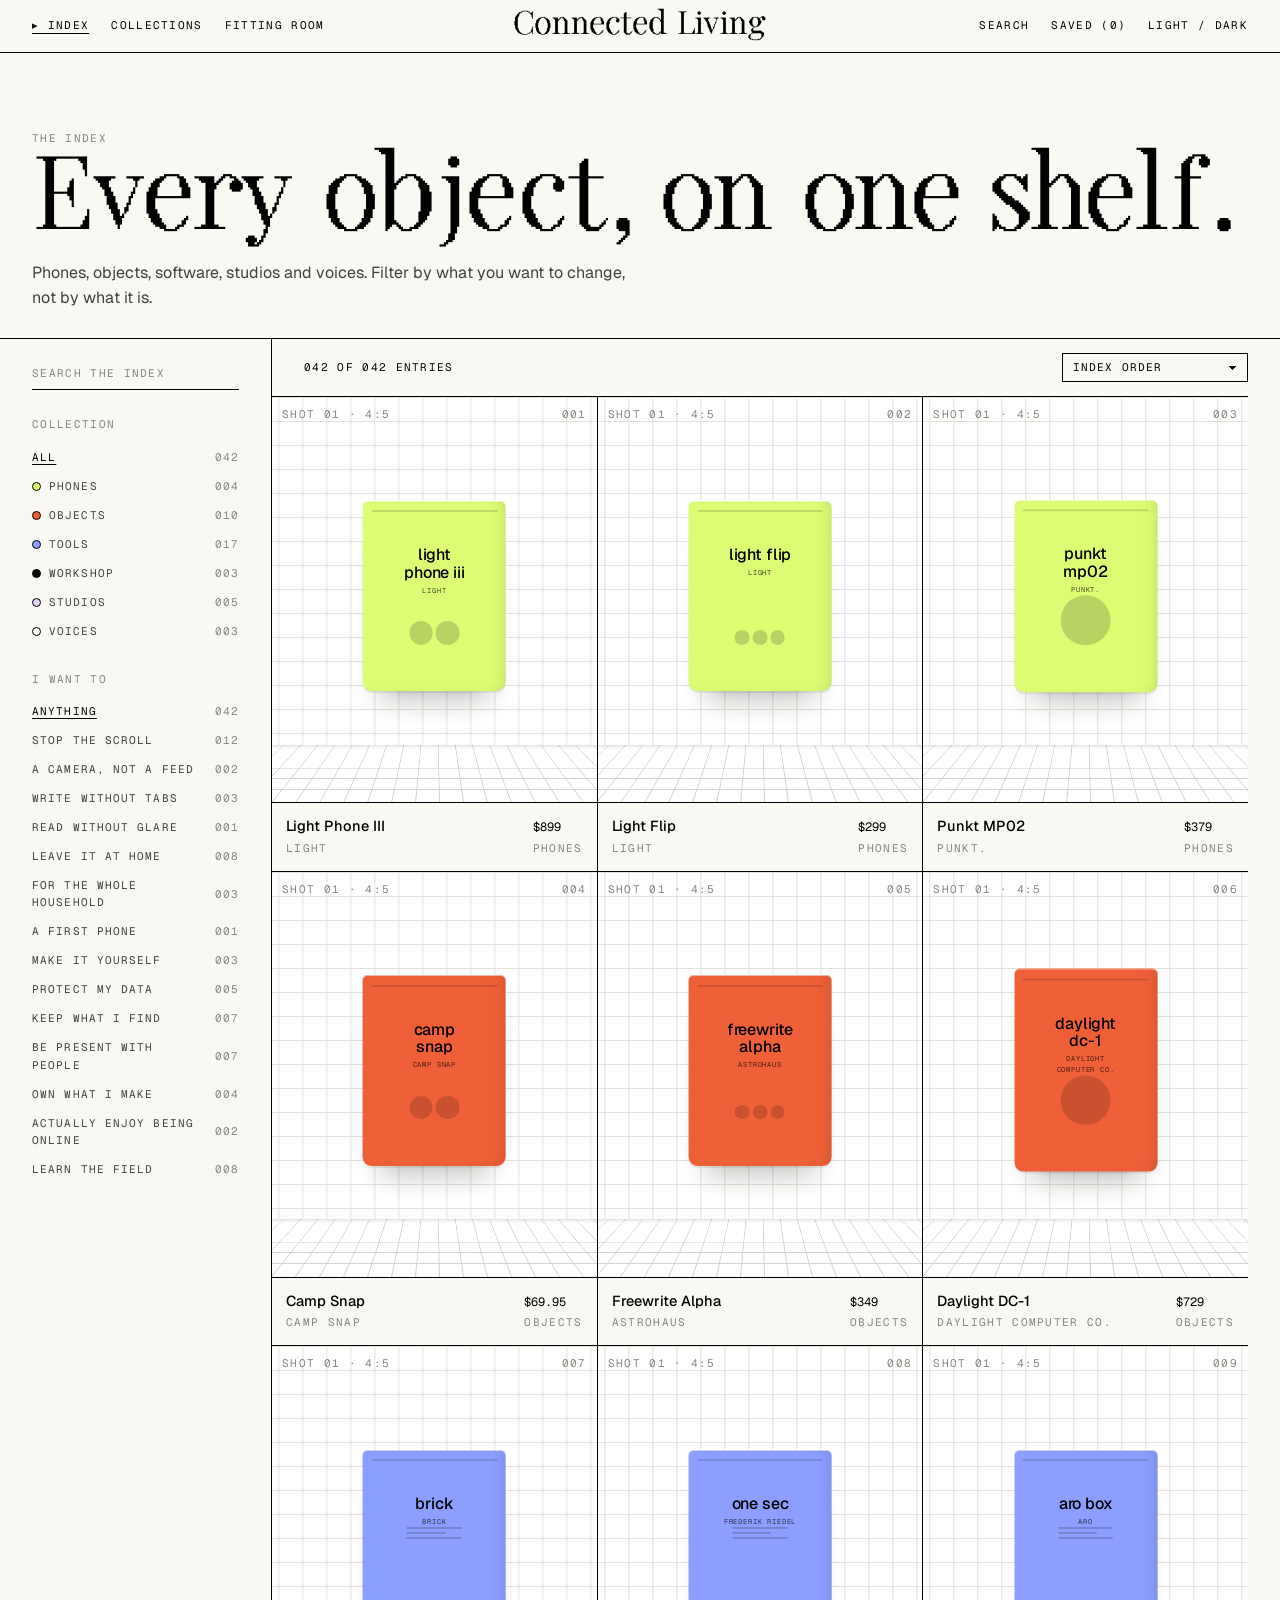
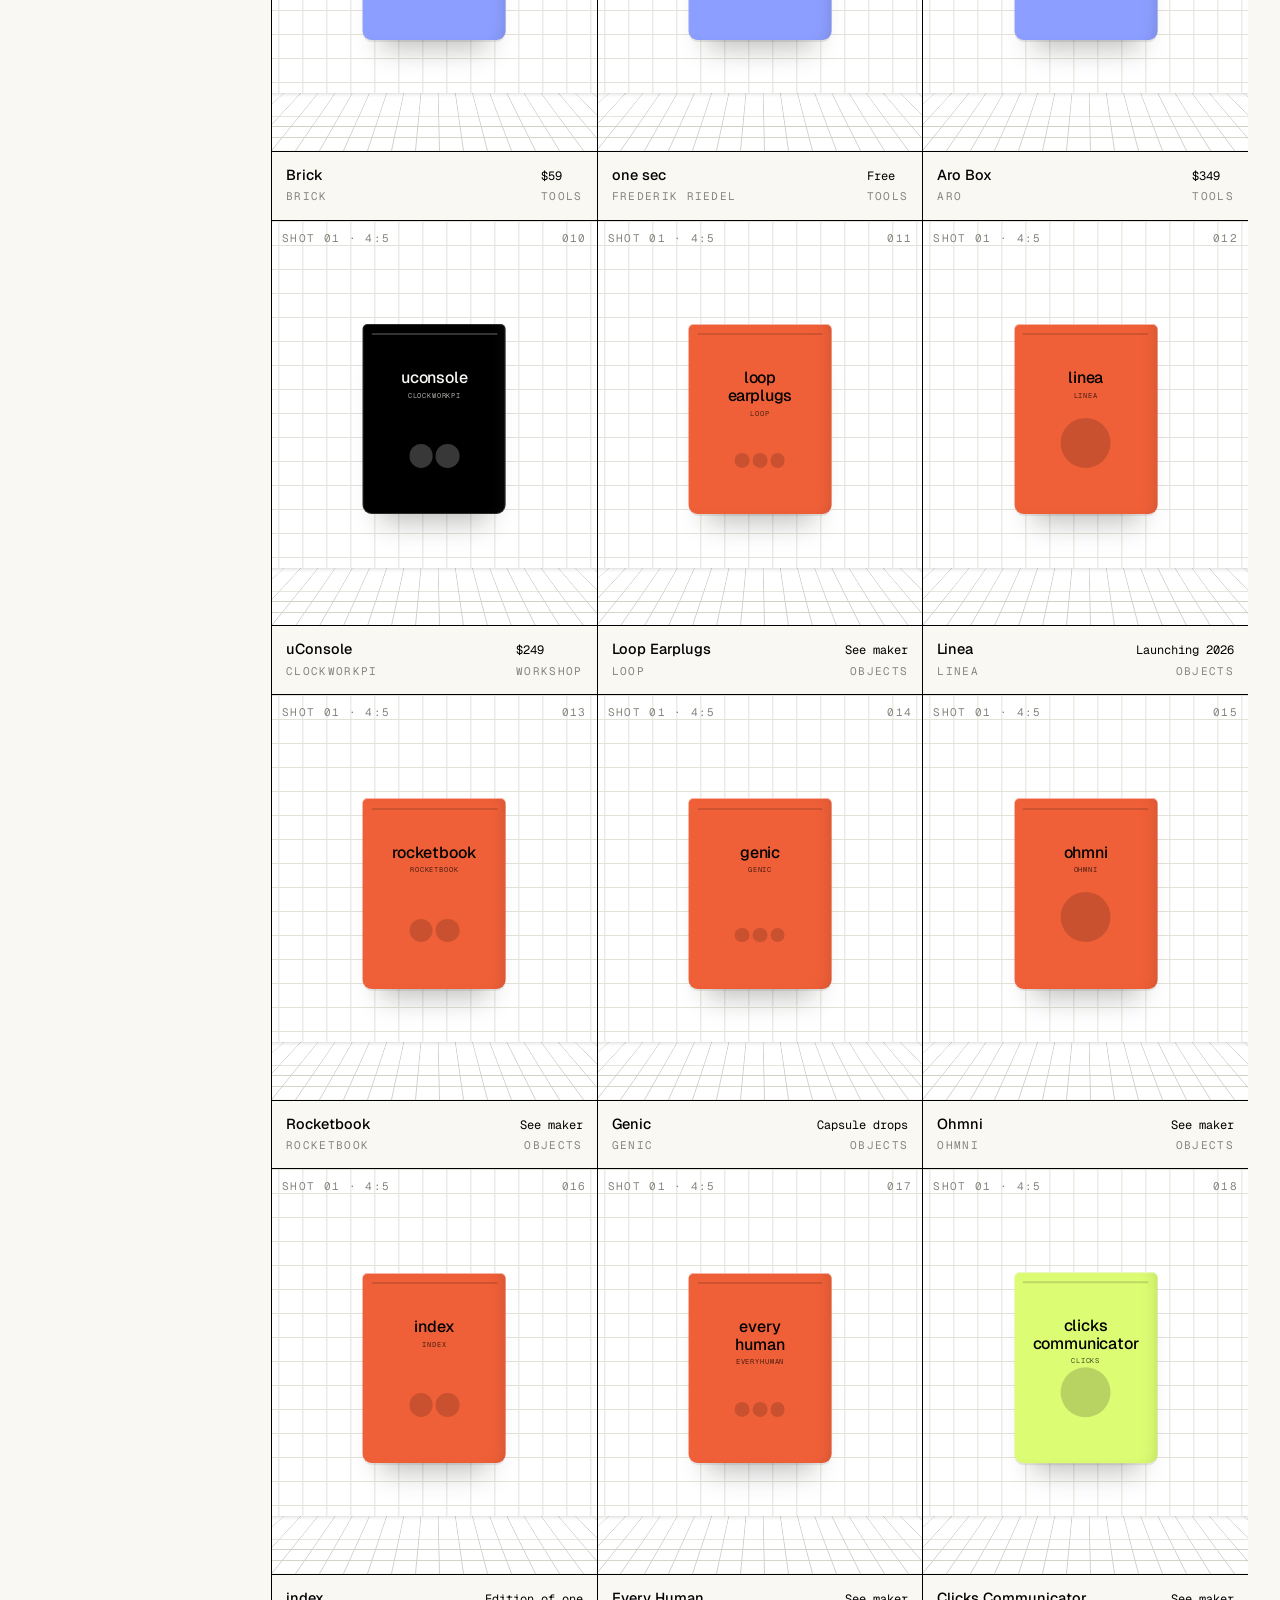
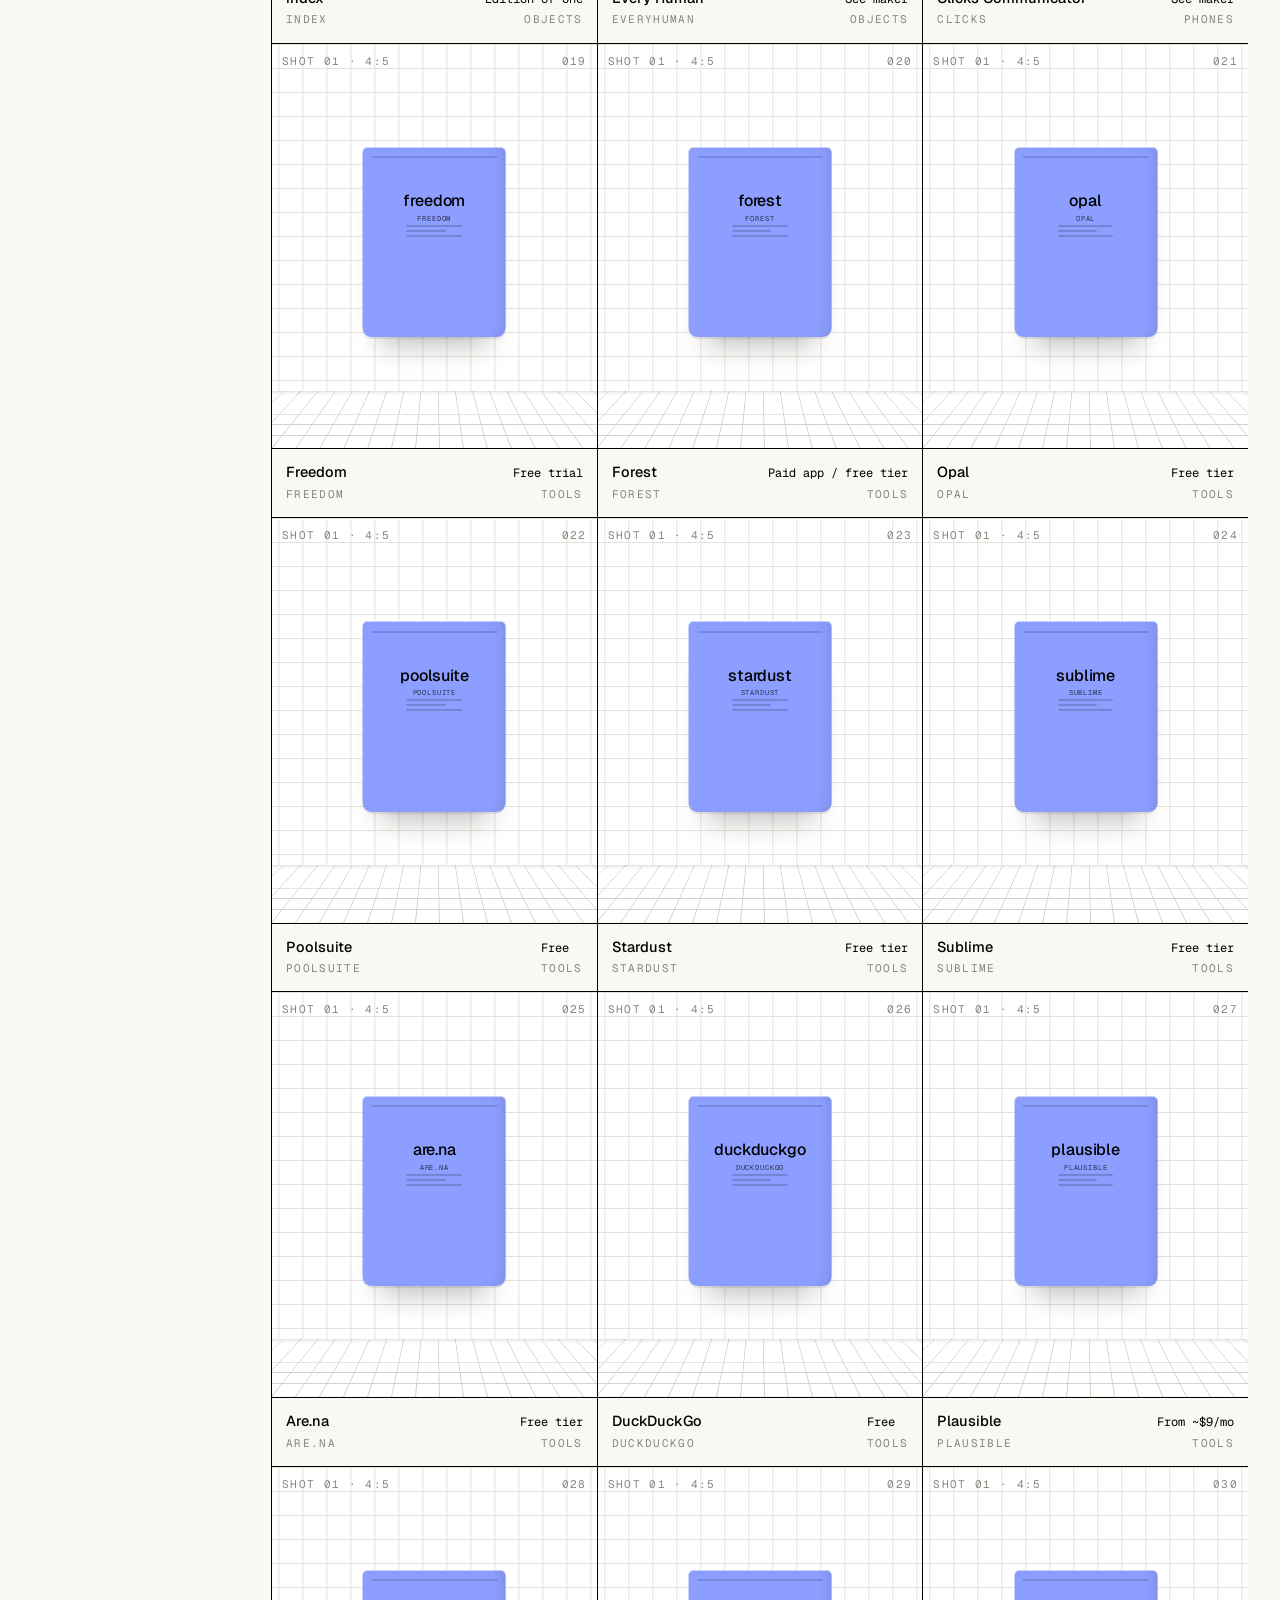
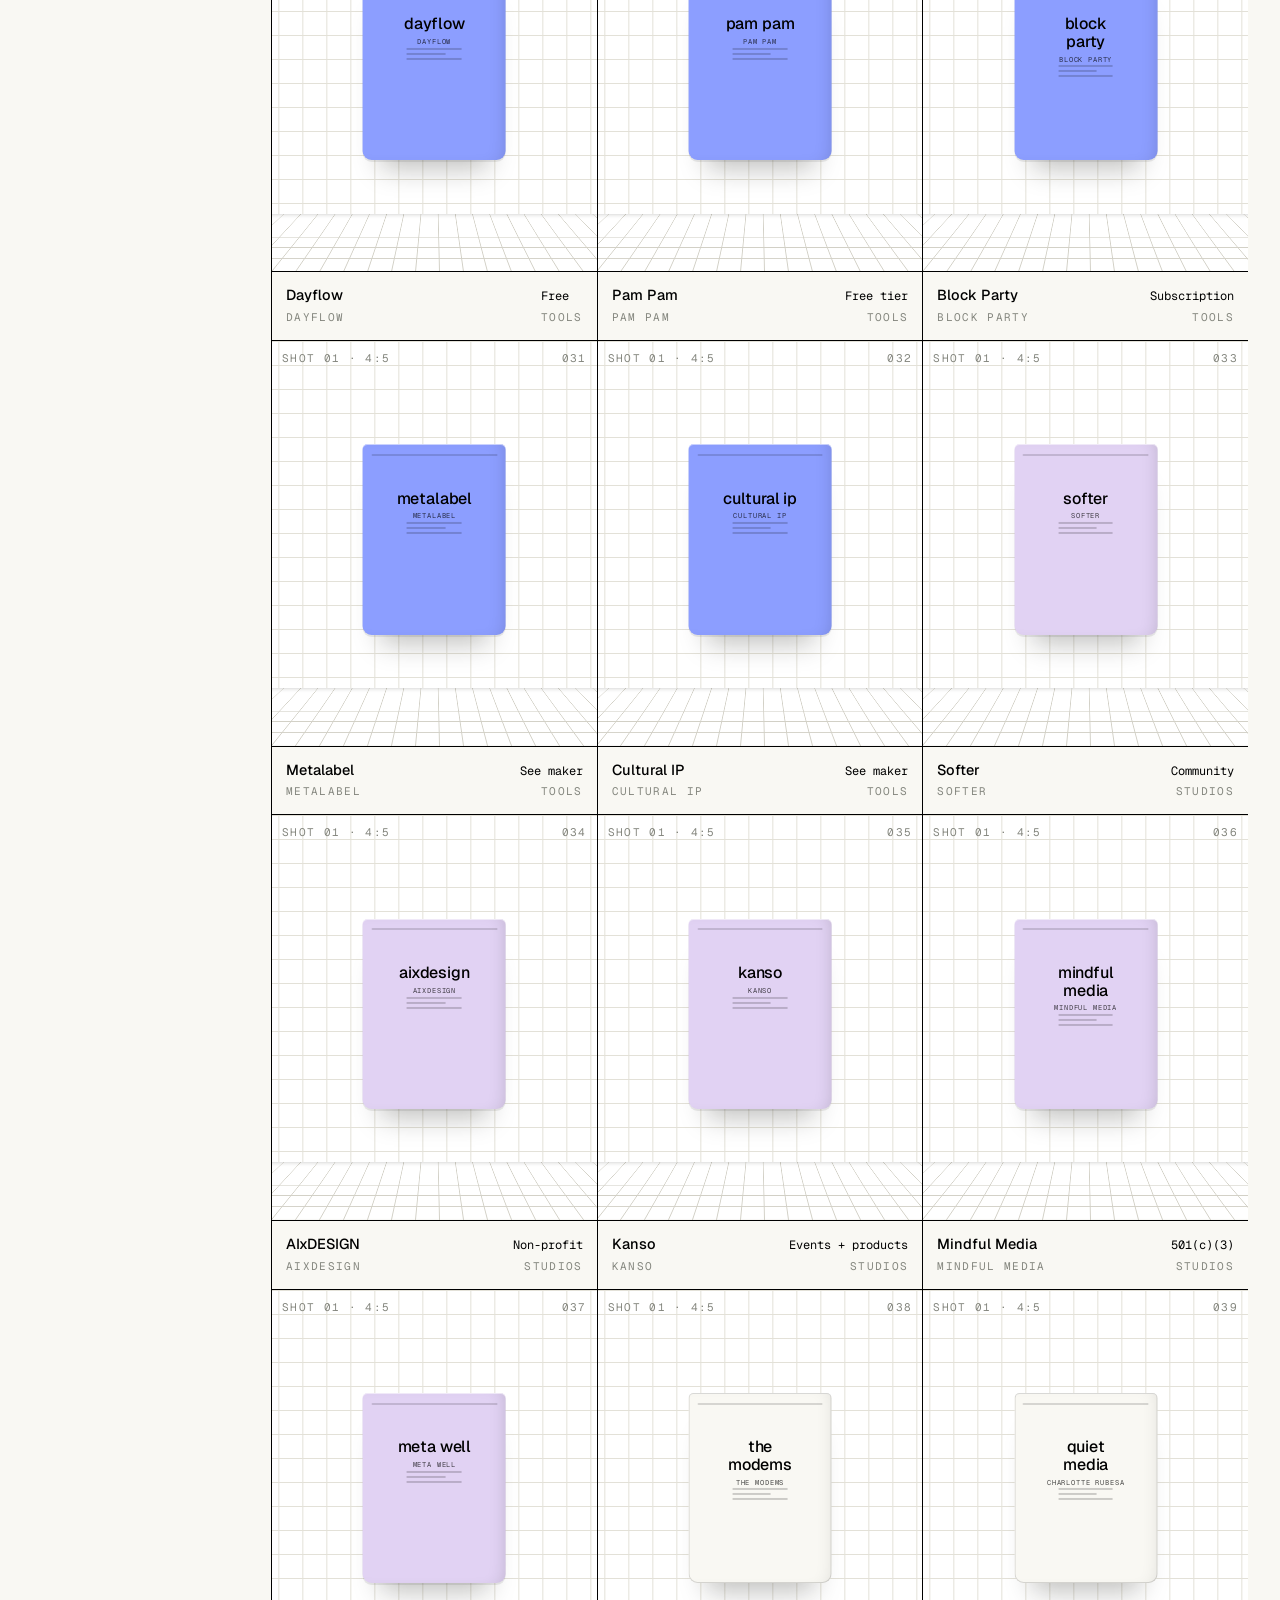
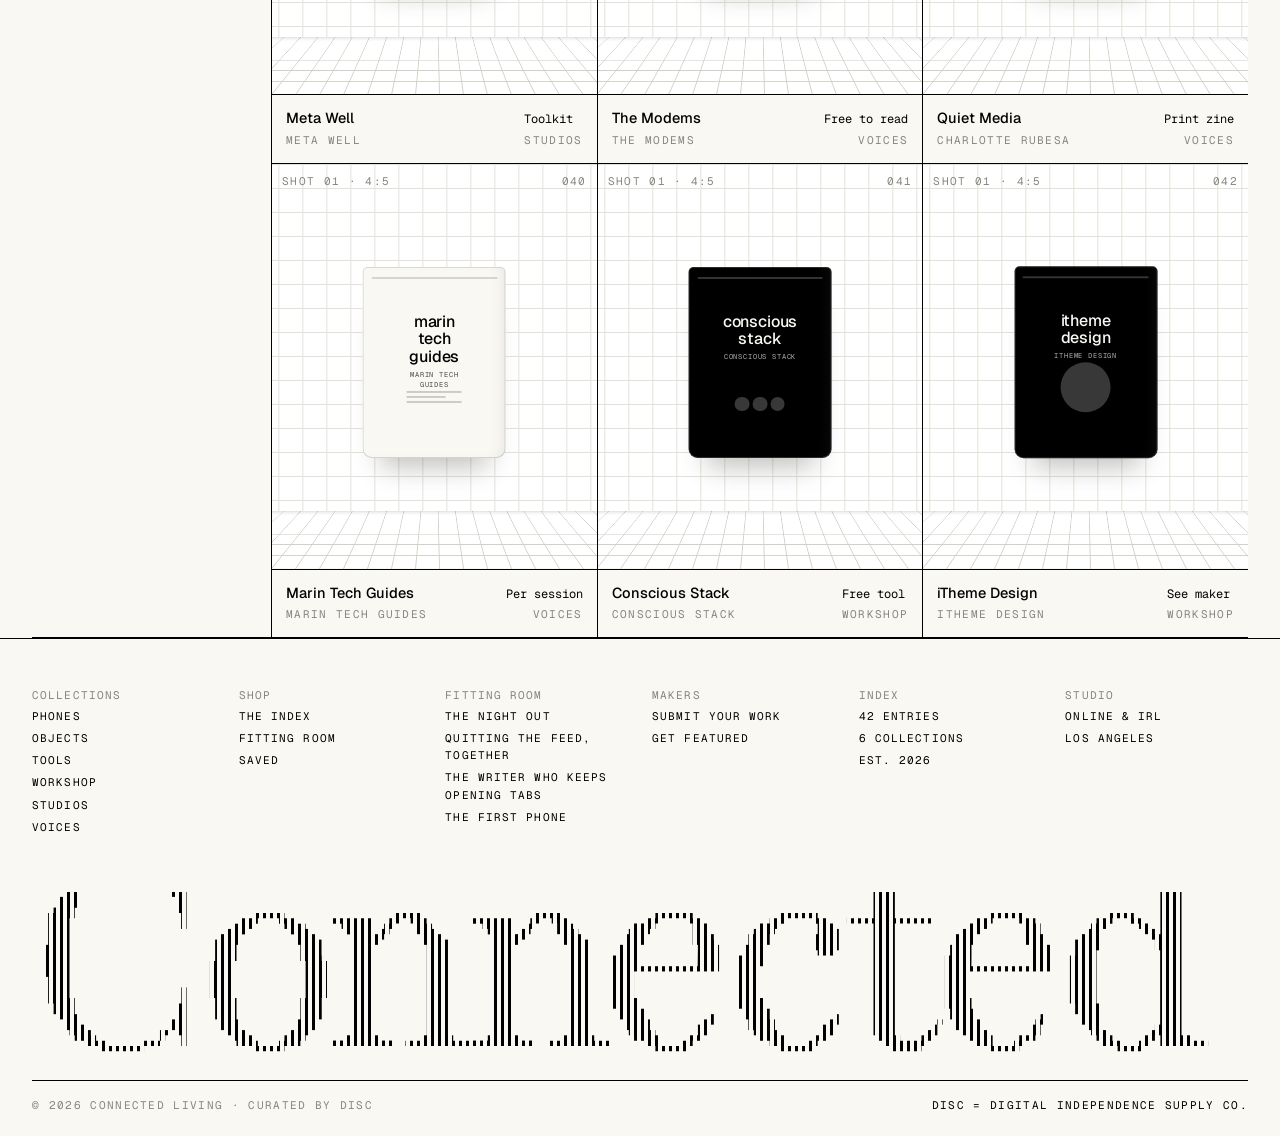
==== directory.html @ b4901123 "Ship Connected Living prototype v1 Four screens (home, index, product, fitting room) on the DISC des" ====
<!DOCTYPE html>
<html lang="en">
<head>
<meta charset="UTF-8">
<meta name="viewport" content="width=device-width, initial-scale=1.0">
<meta name="robots" content="noindex">
<title>The Index — Connected Living</title>
<meta name="description" content="Every phone, object, tool, studio and voice in the Connected Living, filtered by what you want to change.">
<link rel="preconnect" href="https://fonts.googleapis.com">
<link rel="preconnect" href="https://fonts.gstatic.com" crossorigin>
<link rel="stylesheet" href="https://fonts.googleapis.com/css2?family=Geist:wght@300;400;500;600&family=Geist+Mono:wght@400;500&family=Silkscreen&display=swap">
<link rel="stylesheet" href="css/antilag.css">
<link rel="stylesheet" href="css/system.css">
</head>
<body data-page="index" data-nav="index">
<div id="top"></div>
<main id="main"></main>
<div id="foot"></div>
<script src="js/site.js"></script>
</body>
</html>
---- css/antilag.css ----
@font-face{font-family:'Antilag';src:url([data-uri]) format('truetype');font-display:block}
---- css/system.css ----
/* ---------- tokens: light (default) ---------- */
:root {
  --ground: #F9F8F3;
  --paper: #FFFFFF;
  --ink: #000000;
  --ink-2: #3E433C;
  --ink-3: #85877F;
  --line: #E3E1D8;
  --line-2: #D2D0C6;
  --edge: #000000;
  --accent: #054FF0;
  --on-accent: #F9F8F3;
  --shadow: rgba(20, 20, 16, 0.28);
  --spray-a: #DCFC73;
  --spray-b: #E1D2F3;

  /* collection neons — identical in both themes; text on them is always black */
  --hivis: #DCFC73;
  --tomato: #F06038;
  --vista: #8C9EFF;
  --grape: #E1D2F3;

  --display: 'Antilag', 'Didot', 'Bodoni 72', Georgia, serif;
  --sans: 'Geist', 'Helvetica Neue', Arial, sans-serif;
  --mono: 'Geist Mono', ui-monospace, 'SF Mono', Menlo, monospace;
  --pixel: 'Silkscreen', 'Geist Mono', monospace;

  --gutter: clamp(16px, 3vw, 32px);
  --ease: cubic-bezier(.2, .7, .2, 1);
}
@media (prefers-color-scheme: dark) {
  :root:not([data-theme="light"]) {
    --ground: #000000;
    --paper: #0C0C0B;
    --ink: #F9F8F3;
    --ink-2: #C7C9C0;
    --ink-3: #7D7F77;
    --line: #1C1D1A;
    --line-2: #2A2B27;
    --edge: #F9F8F3;
    --accent: #8C9EFF;
    --on-accent: #000000;
    --shadow: rgba(0, 0, 0, 0.7);
  }
}
:root[data-theme="dark"] {
  --ground: #000000;
  --paper: #0C0C0B;
  --ink: #F9F8F3;
  --ink-2: #C7C9C0;
  --ink-3: #7D7F77;
  --line: #1C1D1A;
  --line-2: #2A2B27;
  --edge: #F9F8F3;
  --accent: #8C9EFF;
  --on-accent: #000000;
  --shadow: rgba(0, 0, 0, 0.7);
}

*, *::before, *::after { box-sizing: border-box; margin: 0; padding: 0; }
body {
  background: var(--ground); color: var(--ink);
  font-family: var(--sans); font-size: 15px; line-height: 1.55; font-weight: 400;
  -webkit-font-smoothing: antialiased;
}
a { color: inherit; }
button { font: inherit; color: inherit; background: none; border: 0; cursor: pointer; }
:focus-visible { outline: 2px solid var(--accent); outline-offset: 2px; }

/* ---------- type primitives ---------- */
.d-xl, .d-l, .d-m { font-family: var(--display); font-weight: normal; line-height: .9; letter-spacing: -0.01em; text-wrap: balance; }
.d-xl { font-size: clamp(64px, 13vw, 184px); }
.d-l  { font-size: clamp(48px, 7vw, 96px); }
.d-m  { font-size: clamp(40px, 4.4vw, 56px); }
.ui   { font-family: var(--mono); font-size: 11px; letter-spacing: .12em; text-transform: uppercase; font-weight: 400; }
.ui-2 { font-family: var(--mono); font-size: 12px; letter-spacing: .02em; }
.muted { color: var(--ink-2); }
.dim { color: var(--ink-3); }
.num { font-variant-numeric: tabular-nums; }

/* ---------- frame ---------- */
.wrap { padding-inline: var(--gutter); max-width: 1440px; margin: 0 auto; }
.topbar {
  position: sticky; top: 0; z-index: 20;
  display: grid; grid-template-columns: 1fr auto 1fr; align-items: center; gap: 16px;
  padding: 12px var(--gutter); background: var(--ground); border-bottom: 1px solid var(--edge);
}
.topbar .l, .topbar .r { display: flex; gap: 22px; }
.topbar .r { justify-content: flex-end; }
.topbar .mark { font-family: var(--display); font-size: 28px; line-height: 1; }
.topbar button.ui:hover { color: var(--accent); }

/* ---------- hero with spray neon ---------- */
.hero { position: relative; overflow: hidden; border-bottom: 1px solid var(--edge); padding-block: clamp(48px, 8vw, 96px) 28px; }
.hero-word { position: relative; }
.hero-word .crisp { position: relative; z-index: 2; }
.hero-word .spray { position: absolute; inset: 0; z-index: 1; filter: blur(26px); opacity: .95; pointer-events: none; }
.hero-word .spray.a { color: var(--spray-a); transform: translate(2%, 6%); }
.hero-word .spray.b { color: var(--spray-b); transform: translate(-3%, -4%); filter: blur(40px); }
@keyframes drift { 50% { transform: translate(4%, 2%); } }
.hero-word .spray.a { animation: drift 11s var(--ease) infinite; }
.hero-meta { display: grid; grid-template-columns: repeat(4, minmax(0, 1fr)); gap: 0; margin-top: 44px; border-top: 1px solid var(--edge); }
.hero-meta div { padding: 12px 12px 0 0; display: flex; flex-direction: column; gap: 4px; }
.hero-lede { max-width: 58ch; font-size: 17px; margin-top: 28px; color: var(--ink-2); }

/* ---------- marquee ---------- */
.marquee { overflow: hidden; border-block: 1px solid var(--edge); background: var(--ink); color: var(--ground); white-space: nowrap; }
.marquee-track { display: inline-flex; animation: slide 36s linear infinite; }
.marquee span { padding: 7px 0; font-family: var(--mono); font-size: 11px; letter-spacing: .14em; text-transform: uppercase; }
.marquee span::after { content: '\2022'; margin: 0 22px; opacity: .6; }
@keyframes slide { to { transform: translateX(-50%); } }

/* ---------- sections ---------- */
.sec { padding-block: clamp(56px, 7vw, 96px); border-bottom: 1px solid var(--edge); }
.sec-head { display: grid; grid-template-columns: 220px minmax(0, 1fr); gap: 24px; margin-bottom: 44px; align-items: start; }
.sec-head > .ui { padding-top: 14px; }
.sec-head .why { max-width: 56ch; color: var(--ink-2); margin-top: 16px; }

/* ---------- color ---------- */
.swatches { display: grid; grid-template-columns: repeat(auto-fill, minmax(180px, 1fr)); gap: 1px; background: var(--edge); border: 1px solid var(--edge); }
.sw { background: var(--ground); display: flex; flex-direction: column; }
.sw .chip { aspect-ratio: 5 / 4; border-bottom: 1px solid var(--edge); }
.sw .meta { padding: 12px 14px 14px; display: grid; gap: 3px; }
.sw .name { font-family: var(--sans); font-weight: 500; font-size: 15px; }
.sw-group { margin-bottom: 28px; }
.sw-group > .ui { display: block; margin-bottom: 10px; }

/* ---------- type specimens ---------- */
.specimen { display: grid; grid-template-columns: 220px minmax(0, 1fr); gap: 24px; padding-block: 28px; border-top: 1px solid var(--line-2); align-items: baseline; }
.specimen:first-child { border-top: 0; padding-top: 0; }
.specimen .label { display: grid; gap: 4px; }
.scale { width: 100%; border-collapse: collapse; margin-top: 12px; }
.scale th, .scale td { text-align: left; padding: 12px 12px 12px 0; border-top: 1px solid var(--line-2); vertical-align: baseline; }
.scale th { font-family: var(--mono); font-size: 11px; letter-spacing: .12em; text-transform: uppercase; font-weight: 400; color: var(--ink-3); }
.rule-note { margin-top: 24px; border: 1px solid var(--edge); padding: 16px 18px; display: grid; grid-template-columns: auto 1fr; gap: 14px; max-width: 760px; }
.rule-note b { font-family: var(--mono); font-size: 11px; letter-spacing: .12em; text-transform: uppercase; font-weight: 500; background: var(--ink); color: var(--ground); padding: 3px 7px; height: max-content; }

/* ---------- materials: tile wall + floor ---------- */
.plate {
  display: block; position: relative; overflow: hidden; aspect-ratio: 4 / 5;
  background-color: var(--paper);
  background-image:
    linear-gradient(var(--line) 1px, transparent 1px),
    linear-gradient(90deg, var(--line) 1px, transparent 1px);
  background-size: 24px 24px;
  background-position: center top;
}
.plate .floor {
  position: absolute; left: -30%; right: -30%; bottom: 0; height: 36%;
  background-color: var(--paper);
  background-image:
    linear-gradient(var(--line-2) 1px, transparent 1px),
    linear-gradient(90deg, var(--line-2) 1px, transparent 1px);
  background-size: 24px 24px;
  transform-origin: 50% 100%; transform: perspective(300px) rotateX(56deg);
  box-shadow: inset 0 14px 18px -14px var(--shadow);
}
.plate .shot { position: absolute; left: 10px; top: 9px; z-index: 3; color: var(--ink-3); }
.plate .idx { position: absolute; right: 10px; top: 9px; z-index: 3; color: var(--ink-3); }

/* the pouch — every placeholder product is packaged like a statement object */
.pouch {
  position: absolute; left: 50%; top: 50%; z-index: 2;
  width: 44%; aspect-ratio: 3 / 4;
  transform: translate(-50%, -52%);
  background: var(--c, var(--hivis)); color: #000;
  border-radius: 5px 5px 9px 9px;
  box-shadow: 0 26px 26px -18px var(--shadow), 0 2px 0 rgba(0,0,0,.08), inset 0 1px 0 rgba(255,255,255,.55), inset -10px 0 18px -12px rgba(0,0,0,.18);
  display: flex; flex-direction: column; align-items: center; padding: 14% 10% 10%;
  transition: transform .5s var(--ease), box-shadow .5s var(--ease);
}
.pouch::before { content: ''; position: absolute; left: 6%; right: 6%; top: 5%; height: 2px; background: rgba(0,0,0,.14); border-radius: 2px; }
.pouch .p-name { font-family: var(--sans); font-weight: 500; font-size: clamp(12px, 1.3vw, 16px); letter-spacing: -0.01em; text-align: center; line-height: 1.1; }
.pouch .p-sub { font-family: var(--mono); font-size: 7px; letter-spacing: .12em; text-transform: uppercase; opacity: .7; margin-top: 4px; text-align: center; }
.pouch .p-dots { display: flex; gap: 6%; width: 64%; margin-top: auto; margin-bottom: 18%; }
.pouch .p-dots i { flex: 1; aspect-ratio: 1; border-radius: 50%; background: rgba(0,0,0,.16); mix-blend-mode: multiply; }
.pouch .p-lines { width: 70%; display: grid; gap: 3px; }
.pouch .p-lines i { height: 2px; background: rgba(0,0,0,.18); }
.pouch .p-lines i:nth-child(2) { width: 70%; }
.pouch.ink { color: #F9F8F3; box-shadow: 0 26px 26px -18px var(--shadow), inset 0 0 0 1px rgba(255,255,255,.16), inset -10px 0 18px -12px rgba(255,255,255,.08); }
.pouch.ink::before, .pouch.ink .p-lines i { background: rgba(255,255,255,.2); }
.pouch.ink .p-dots i { background: rgba(255,255,255,.22); mix-blend-mode: normal; }
.pouch.paper { box-shadow: 0 26px 26px -18px var(--shadow), inset 0 0 0 1px rgba(0,0,0,.14), inset 0 1px 0 rgba(255,255,255,.6), inset -10px 0 18px -12px rgba(0,0,0,.12); }
.lift:hover .pouch, .lift:focus-visible .pouch { transform: translate(-50%, -58%) rotate(-2.5deg); box-shadow: 0 40px 34px -22px var(--shadow), 0 2px 0 rgba(0,0,0,.08), inset 0 1px 0 rgba(255,255,255,.55), inset -10px 0 18px -12px rgba(0,0,0,.18); }

.materials { display: grid; grid-template-columns: repeat(3, minmax(0, 1fr)); gap: 1px; background: var(--edge); border: 1px solid var(--edge); }
.mat { background: var(--ground); display: flex; flex-direction: column; }
.mat .demo { aspect-ratio: 4 / 3; position: relative; overflow: hidden; border-bottom: 1px solid var(--edge); }
.mat .demo.plate { aspect-ratio: 4 / 3; }
.mat .txt { padding: 16px 16px 18px; display: grid; gap: 6px; }
.mat h3 { font-family: var(--sans); font-weight: 500; font-size: 17px; }
.mat p { color: var(--ink-2); font-size: 14px; max-width: 42ch; }
.spray-demo { background: var(--ground); display: grid; place-items: center; }
.spray-demo .d-l { position: relative; }
.spray-demo .d-l .spray { position: absolute; inset: 0; filter: blur(18px); color: var(--hivis); }
.spray-demo .d-l .spray.b { color: var(--vista); filter: blur(30px); transform: translate(-8%, 10%); }
.spray-demo .d-l .crisp { position: relative; }

/* ---------- components ---------- */
.comp { display: grid; grid-template-columns: 220px minmax(0, 1fr); gap: 24px; padding-block: 32px; border-top: 1px solid var(--line-2); }
.comp:first-of-type { border-top: 0; padding-top: 0; }
.comp .label { display: grid; gap: 6px; align-content: start; }
.comp .label p { color: var(--ink-2); font-size: 13.5px; max-width: 30ch; }
.row { display: flex; flex-wrap: wrap; gap: 12px; align-items: center; }

.btn { font-family: var(--mono); font-size: 11px; letter-spacing: .12em; text-transform: uppercase; padding: 12px 22px; border: 1px solid var(--edge); display: inline-flex; gap: 14px; align-items: center; transition: background .2s var(--ease), color .2s var(--ease); }
.btn:hover { background: var(--ink); color: var(--ground); }
.btn.solid { background: var(--ink); color: var(--ground); }
.btn.solid:hover { background: var(--accent); border-color: var(--accent); color: var(--on-accent); }
.save { width: 40px; height: 40px; border: 1px solid var(--edge); display: grid; place-items: center; }
.save svg { width: 16px; height: 16px; fill: none; stroke: var(--ink); stroke-width: 1.4; }
.save[aria-pressed="true"] svg { fill: var(--accent); stroke: var(--accent); }
.disclose { font-family: var(--mono); font-size: 11px; letter-spacing: .12em; text-transform: uppercase; display: inline-flex; gap: 10px; align-items: center; }
.disclose::before { content: '\25B8'; transition: transform .2s var(--ease); }
.disclose[aria-expanded="true"]::before { transform: rotate(90deg); }

.chip { font-family: var(--mono); font-size: 10.5px; letter-spacing: .1em; text-transform: uppercase; padding: 5px 10px 5px 8px; border: 1px solid var(--edge); display: inline-flex; gap: 7px; align-items: center; }
.chip i { width: 9px; height: 9px; border-radius: 50%; background: var(--c); border: 1px solid rgba(0,0,0,.25); }
.chip.fill { background: var(--c); color: #000; border-color: #000; }
.chip.fill i { display: none; }

/* product card */
.cards { display: grid; grid-template-columns: repeat(3, minmax(0, 1fr)); gap: 1px; background: var(--edge); border: 1px solid var(--edge); }
.card { background: var(--ground); display: flex; flex-direction: column; text-decoration: none; }
.card .plate { border-bottom: 1px solid var(--edge); }
.card .cap { display: grid; grid-template-columns: 1fr auto; gap: 2px 12px; padding: 12px 14px 14px; align-items: baseline; }
.card .cap .n { font-weight: 500; font-size: 15px; }
.card .cap .price { font-family: var(--mono); font-size: 12px; font-variant-numeric: tabular-nums; }
.card .cap .mk { color: var(--ink-3); }
.card .cap .ver { color: var(--ink-3); text-align: right; }

/* PDP — Arny Praht grammar */
.pdp { display: grid; grid-template-columns: 260px minmax(0, 1fr) 180px; gap: 0; border: 1px solid var(--edge); }
.pdp-meta { padding: 16px 16px 18px; display: flex; flex-direction: column; gap: 22px; border-right: 1px solid var(--edge); }
.pdp-meta .crumb { display: flex; gap: 10px; }
.pdp-meta h4 { font-family: var(--display); font-weight: normal; font-size: 44px; line-height: .9; }
.kv { display: grid; }
.kv div { display: flex; justify-content: space-between; gap: 14px; padding: 7px 0; border-top: 1px solid var(--line-2); }
.kv dt, .kv dd { font-family: var(--mono); font-size: 11px; letter-spacing: .1em; text-transform: uppercase; }
.kv dt { color: var(--ink-3); }
.kv dd { text-align: right; }
.pdp-buy { margin-top: auto; display: grid; grid-template-columns: auto 1fr auto; gap: 10px; align-items: center; }
.pdp-buy .amt { font-family: var(--mono); font-size: 18px; font-variant-numeric: tabular-nums; }
.pdp-main .plate { aspect-ratio: auto; height: 100%; min-height: 460px; }
.pdp-main .pouch { width: 30%; }
.pdp-main .pouch .p-name { font-family: var(--display); font-weight: normal; font-size: clamp(40px, 3.6vw, 48px); line-height: .9; }
.pdp-side { border-left: 1px solid var(--edge); display: flex; flex-direction: column; }
.pdp-side .plate { aspect-ratio: 3 / 4; border-bottom: 1px solid var(--edge); }
.pdp-side .pouch { width: 40%; }
.pdp-side .alt { padding: 12px; display: grid; gap: 10px; }
.swatch-row { display: flex; gap: 6px; }
.swatch-row button { width: 22px; height: 22px; background: var(--c); border: 1px solid rgba(0,0,0,.3); }
.swatch-row button[aria-pressed="true"] { outline: 1px solid var(--edge); outline-offset: 2px; }
.fine { max-width: 38ch; color: var(--ink-2); font-size: 13.5px; }

/* shot-spec placeholder annotation */
.spec-anno { display: grid; grid-template-columns: minmax(0, 320px) minmax(0, 1fr); gap: 28px; align-items: center; }
.spec-anno .plate { border: 1px solid var(--edge); }
.spec-list { display: grid; gap: 0; }
.spec-list div { display: grid; grid-template-columns: 28px 1fr; gap: 10px; padding: 10px 0; border-top: 1px solid var(--line-2); }
.spec-list div:first-child { border-top: 0; }
.spec-list b { font-family: var(--mono); font-weight: 500; font-size: 11px; color: var(--accent); }

/* ---------- THE FITTING ROOM (signature) ---------- */
.room {
  --room-c: var(--hivis);
  max-width: 1080px; margin: 0 auto;
  border: 2px solid var(--edge); background: var(--paper);
  box-shadow: 10px 10px 0 var(--edge);
  font-family: var(--mono);
}
.room-title { display: flex; justify-content: space-between; align-items: center; padding: 8px 12px; background: linear-gradient(90deg, #000 0%, #3E433C 100%); color: #F9F8F3; border-bottom: 2px solid var(--edge); }
.room-title .t { font-size: 15px; letter-spacing: .14em; }
.room-title .ctl { display: flex; gap: 4px; }
.room-title .ctl i { width: 16px; height: 14px; border: 1px solid #F9F8F3; display: grid; place-items: center; font-style: normal; font-size: 9px; line-height: 1; }
.room-menu { display: flex; justify-content: space-between; align-items: center; gap: 12px; padding: 8px 14px; border-bottom: 2px solid var(--edge); flex-wrap: wrap; }
.room-menu nav { display: flex; gap: 22px; font-size: 14px; letter-spacing: .06em; }
.room-menu nav u { text-underline-offset: 2px; }
.room-search { border: 1.5px solid var(--edge); border-radius: 999px; padding: 3px 12px; font-size: 12px; }
.room-body { display: grid; grid-template-columns: 88px minmax(0, 1fr); gap: 12px; padding: 12px; }
.tools { display: grid; grid-template-columns: repeat(2, 1fr); gap: 0; border: 1.5px solid var(--edge); align-self: start; }
.tools button { aspect-ratio: 1; border: 1px solid var(--edge); display: grid; place-items: center; font-size: 17px; background: var(--paper); }
.tools button[aria-pressed="true"] { background: var(--ink-3); color: var(--paper); }
.fg-bg { margin-top: 14px; position: relative; height: 70px; border: 1.5px solid var(--edge); }
.fg-bg i { position: absolute; width: 30px; height: 30px; border: 1.5px solid var(--edge); }
.fg-bg i:first-child { left: 14px; top: 12px; background: #000; }
.fg-bg i:last-child { left: 30px; top: 28px; background: #fff; }
.canvas { border: 1.5px solid var(--edge); background: var(--paper); display: grid; grid-template-columns: minmax(0, 1fr) minmax(0, 1.05fr); gap: 16px; padding: 18px; min-height: 520px; position: relative; overflow: hidden; }
.canvas::before { content: ''; position: absolute; left: -10%; top: 10%; width: 60%; height: 80%; background: var(--room-c); filter: blur(60px); opacity: .55; transition: background .4s var(--ease); pointer-events: none; }
.stage { position: relative; display: grid; place-items: center; }
.select-box { position: relative; width: 72%; height: 92%; border: 1.5px dashed var(--edge); display: grid; place-items: center; }
.select-box::before, .select-box::after { content: ''; position: absolute; width: 7px; height: 7px; background: var(--paper); border: 1.5px solid var(--edge); }
.select-box::before { left: -5px; top: -5px; } .select-box::after { right: -5px; bottom: -5px; }
.avatar { position: relative; width: 58%; height: 86%; display: flex; flex-direction: column; align-items: center; }
.plumbob { width: 16px; height: 26px; background: var(--hivis); clip-path: polygon(50% 0, 100% 50%, 50% 100%, 0 50%); margin-bottom: 8px; box-shadow: 0 0 0 1px #000; animation: bob 3.2s ease-in-out infinite; filter: drop-shadow(0 0 6px var(--hivis)); }
@keyframes bob { 50% { transform: translateY(-5px) rotateY(180deg); } }
.av-head { width: 26%; aspect-ratio: 1; border-radius: 50%; background: linear-gradient(160deg, #EDECE6, #CFCDC4); border: 1.5px solid #000; }
.av-body { width: 64%; flex: 1; margin-top: 6px; border-radius: 40% 40% 12% 12% / 22% 22% 8% 8%; background: linear-gradient(160deg, #EDECE6, #C9C7BE); border: 1.5px solid #000; position: relative; }
.av-body::after { content: 'AVATAR \2014 FULL BODY CUT-OUT, 3:5'; position: absolute; left: 50%; top: 50%; transform: translate(-50%, -50%); width: 80%; text-align: center; font-size: 9px; letter-spacing: .12em; color: #3E433C; line-height: 1.5; }
.av-feet { width: 64%; height: 8px; margin-top: 10px; border-radius: 50%; background: rgba(0,0,0,.18); filter: blur(3px); }
.closet { position: relative; display: grid; grid-template-columns: repeat(2, minmax(0, 1fr)); gap: 12px; align-content: start; }
.slot { position: relative; border: 1.5px solid var(--edge); border-radius: 16px; background: var(--paper); aspect-ratio: 1; overflow: hidden; text-align: left; display: block; }
.slot .plate { position: absolute; inset: 0; aspect-ratio: auto; }
.slot .plate .floor { height: 32%; }
.slot .pouch { width: 40%; }
.slot .pouch .p-name { font-size: 11px; }
.slot .tag { position: absolute; left: 8px; bottom: 8px; right: 8px; z-index: 3; display: flex; justify-content: space-between; font-size: 9.5px; letter-spacing: .08em; text-transform: uppercase; }
.slot .tag span:last-child { font-variant-numeric: tabular-nums; }
.slot.on { outline: 3px solid var(--accent); outline-offset: -3px; }
.slot.empty { border-style: dashed; display: grid; place-items: center; color: var(--ink-3); font-size: 11px; letter-spacing: .1em; text-transform: uppercase; }
.room-foot { display: grid; grid-template-columns: 88px minmax(0, 1fr) auto; gap: 12px; padding: 0 12px 12px; align-items: end; }
.scroll { grid-column: 2 / 3; height: 20px; border: 1.5px solid var(--edge); display: flex; align-items: stretch; }
.scroll b { width: 22px; border-right: 1.5px solid var(--edge); display: grid; place-items: center; font-size: 11px; }
.scroll i { width: 46%; background: var(--ink-2); }
.palette { grid-column: 2 / 3; display: grid; grid-template-columns: repeat(10, 26px); gap: 4px; }
.palette button { width: 26px; height: 26px; background: var(--c); border: 1.5px solid var(--edge); }
.palette button[aria-pressed="true"] { outline: 2px solid var(--accent); outline-offset: 1px; }
.status { font-size: 11px; letter-spacing: .1em; text-transform: uppercase; text-align: right; display: grid; gap: 2px; }
.status .tot { font-size: 18px; letter-spacing: .02em; font-variant-numeric: tabular-nums; }

/* ---------- footer ---------- */
.foot { padding-block: 48px 0; }
.foot-cols { display: grid; grid-template-columns: repeat(6, minmax(0, 1fr)); gap: 24px; }
.foot-cols ul { list-style: none; display: grid; gap: 5px; }
.foot-cols li, .foot-cols .h { font-family: var(--mono); font-size: 11px; letter-spacing: .1em; text-transform: uppercase; }
.foot-cols .h { color: var(--ink-3); margin-bottom: 4px; }
.giant {
  font-family: var(--display); font-size: clamp(72px, 17vw, 260px); line-height: .82; white-space: nowrap;
  margin-top: 56px; letter-spacing: -0.02em;
  background: repeating-linear-gradient(90deg, var(--ink) 0 3px, transparent 3px 7px);
  -webkit-background-clip: text; background-clip: text; color: transparent;
  overflow: hidden;
}
.foot-bottom { display: flex; justify-content: space-between; gap: 16px; flex-wrap: wrap; padding: 16px 0 22px; border-top: 1px solid var(--edge); margin-top: 10px; }

/* ---------- responsive ---------- */
@media (max-width: 980px) {
  .sec-head, .specimen, .comp { grid-template-columns: 1fr; gap: 12px; }
  .hero-meta { grid-template-columns: repeat(2, minmax(0, 1fr)); }
  .materials, .cards { grid-template-columns: 1fr 1fr; }
  .pdp { grid-template-columns: 1fr; }
  .pdp-meta { border-right: 0; border-bottom: 1px solid var(--edge); }
  .pdp-side { border-left: 0; border-top: 1px solid var(--edge); flex-direction: row; }
  .pdp-side .plate { width: 50%; border-bottom: 0; border-right: 1px solid var(--edge); }
  .pdp-main .plate { min-height: 380px; }
  .canvas { grid-template-columns: 1fr; }
  .stage { min-height: 380px; }
  .foot-cols { grid-template-columns: repeat(3, minmax(0, 1fr)); }
  .spec-anno { grid-template-columns: 1fr; }
}
@media (max-width: 620px) {
  .topbar .l button:not(:first-child), .topbar .r button:not(:last-child) { display: none; }
  .materials, .cards { grid-template-columns: 1fr; }
  .room-body { grid-template-columns: 1fr; }
  .tools { grid-template-columns: repeat(8, 1fr); }
  .fg-bg { display: none; }
  .room-foot { grid-template-columns: 1fr; }
  .scroll, .palette { grid-column: 1; }
  .palette { grid-template-columns: repeat(5, 26px); }
  .status { text-align: left; }
  .foot-cols { grid-template-columns: repeat(2, minmax(0, 1fr)); }
  .room { box-shadow: 5px 5px 0 var(--edge); }
}
@media (prefers-reduced-motion: reduce) {
  *, *::before, *::after { animation: none !important; transition: none !important; }
}

/* =========================================================
   SITE — page layouts built on the system above
   ========================================================= */
a { text-decoration: none; }
.topbar a.ui:hover, .topbar button.ui:hover { color: var(--accent); }
.topbar .l a[aria-current="page"] { text-decoration: underline; text-underline-offset: 4px; }
.topbar .mark { color: var(--ink); }

/* Fitting Room chrome speaks in pixels (Silkscreen); the store stays in Geist */
.room-title .t, .room-menu nav, .room-search, .status, .slot .tag, .room .kicker-px { font-family: var(--pixel); }
.room-title .t { font-size: 13px; letter-spacing: .06em; }
.room-menu nav { font-size: 12px; letter-spacing: .04em; }
.room-search { font-size: 10px; }
.status { font-size: 10px; letter-spacing: .04em; }
.status .tot { font-size: 18px; font-family: var(--pixel); }
.slot .tag { font-size: 8px; letter-spacing: .04em; }

/* hero */
.hero .thesis { display: grid; grid-template-columns: minmax(0, 1.2fr) minmax(0, 1fr); gap: 32px; margin-top: 36px; align-items: end; }
.hero .thesis .d-m { max-width: 14ch; }
.hero .thesis .hero-lede { margin-top: 0; }
.hero-cta { display: flex; gap: 10px; margin-top: 20px; flex-wrap: wrap; }

/* collections grid */
.colls { display: grid; grid-template-columns: repeat(3, minmax(0, 1fr)); gap: 1px; background: var(--edge); border: 1px solid var(--edge); }
.coll { background: var(--ground); display: flex; flex-direction: column; }
.coll .plate { aspect-ratio: 5 / 4; border-bottom: 1px solid var(--edge); }
.coll .plate .pouch { width: 30%; }
.coll-cap { display: flex; justify-content: space-between; align-items: end; gap: 12px; padding: 14px 16px 16px; }
.coll-cap .d-m { font-size: 44px; }
.coll-cap .ui { text-align: right; display: grid; gap: 4px; }
.coll .spraytag { position: absolute; left: 14px; bottom: 16%; z-index: 3; font-family: var(--display); font-size: 44px; line-height: .9; color: var(--ink); }

/* setups teaser */
.setups { display: grid; grid-template-columns: repeat(3, minmax(0, 1fr)); gap: 1px; background: var(--edge); border: 1px solid var(--edge); }
.setup-card { background: var(--ground); padding: 18px 18px 20px; display: flex; flex-direction: column; gap: 14px; transition: background .25s var(--ease); }
.setup-card:hover { background: var(--paper); }
.setup-card .d-m { font-size: 40px; }
.setup-card .who { color: var(--ink-2); font-size: 14px; max-width: 34ch; }
.mini-pouches { display: flex; gap: 8px; align-items: flex-end; height: 86px; border-bottom: 1px solid var(--line-2); padding-bottom: 10px; }
.mini-pouches span { width: 44px; aspect-ratio: 3 / 4; border-radius: 3px 3px 6px 6px; background: var(--c); box-shadow: 0 12px 12px -9px var(--shadow), inset 0 0 0 1px rgba(0,0,0,.1); transition: transform .4s var(--ease); }
.mini-pouches span:nth-child(2n) { transform: translateY(-6px) rotate(3deg); }
.setup-card:hover .mini-pouches span { transform: translateY(-10px) rotate(-3deg); }
.setup-card .foot-row { display: flex; justify-content: space-between; margin-top: auto; }

/* index page */
.page-head { padding-block: clamp(40px, 6vw, 72px) 28px; border-bottom: 1px solid var(--edge); position: relative; overflow: hidden; }
.page-head .hero-word { display: inline-block; }
.page-head .why { max-width: 56ch; color: var(--ink-2); margin-top: 18px; font-size: 16px; }
.dir { display: grid; grid-template-columns: 240px minmax(0, 1fr); gap: 0; border-bottom: 1px solid var(--edge); }
.facets { border-right: 1px solid var(--edge); padding: 18px var(--gutter) 28px 0; display: flex; flex-direction: column; gap: 26px; }
.facets .search { width: 100%; border: 0; border-bottom: 1px solid var(--edge); background: transparent; padding: 8px 0; font-family: var(--mono); font-size: 12px; color: var(--ink); outline: none; }
.facets .search:focus { border-color: var(--accent); }
.facets .search::placeholder { color: var(--ink-3); text-transform: uppercase; letter-spacing: .12em; font-size: 11px; }
.facet { display: grid; gap: 2px; }
.facet > .ui { margin-bottom: 8px; }
.facet button { display: flex; justify-content: space-between; align-items: center; gap: 10px; padding: 5px 0; font-family: var(--mono); font-size: 11px; letter-spacing: .1em; text-transform: uppercase; text-align: left; color: var(--ink-2); }
.facet button:hover { color: var(--ink); }
.facet button[aria-pressed="true"] { color: var(--ink); }
.facet button[aria-pressed="true"] .lbl { text-decoration: underline; text-underline-offset: 3px; }
.facet button .lbl { display: inline-flex; gap: 8px; align-items: center; }
.facet button i { width: 9px; height: 9px; border-radius: 50%; background: var(--c); border: 1px solid var(--edge); flex-shrink: 0; }
.facet button .n { color: var(--ink-3); font-variant-numeric: tabular-nums; }
.results { min-width: 0; }
.results-bar { display: flex; justify-content: space-between; align-items: center; gap: 14px; padding: 14px 0 14px var(--gutter); border-bottom: 1px solid var(--edge); flex-wrap: wrap; }
.results-bar select { appearance: none; background: transparent; border: 1px solid var(--edge); color: var(--ink); font-family: var(--mono); font-size: 11px; letter-spacing: .1em; text-transform: uppercase; padding: 7px 28px 7px 10px; cursor: pointer;
  background-image: linear-gradient(45deg, transparent 50%, currentColor 50%), linear-gradient(135deg, currentColor 50%, transparent 50%);
  background-position: calc(100% - 14px) 52%, calc(100% - 10px) 52%; background-size: 4px 4px; background-repeat: no-repeat; }
.results .cards { border: 0; border-left: 1px solid var(--edge); margin-left: -1px; }
.results .card .cap .n { font-size: 14.5px; }
.empty { padding: 80px var(--gutter); display: grid; gap: 12px; justify-items: start; }

/* product page */
.pdp-wrap { border-bottom: 1px solid var(--edge); }
.pdp { border: 0; border-bottom: 1px solid var(--edge); }
.pdp-main .plate { min-height: 560px; }
.pdp-meta h1 { font-family: var(--display); font-weight: normal; font-size: clamp(44px, 4.6vw, 64px); line-height: .9; text-wrap: balance; }
.pdp-meta .buy-note { color: var(--ink-3); }
.pitch { display: grid; grid-template-columns: 220px minmax(0, 1fr); gap: 24px; padding-block: 56px; border-bottom: 1px solid var(--edge); }
.pitch .d-m { max-width: 20ch; }
.pitch p.body { font-size: 17px; max-width: 62ch; color: var(--ink-2); margin-top: 22px; }
.seen { display: grid; gap: 0; }
.seen a { display: grid; grid-template-columns: 120px minmax(0, 1fr) auto; gap: 18px; align-items: center; padding: 14px 0; border-top: 1px solid var(--line-2); }
.seen a:hover .t { color: var(--accent); }
.seen img { width: 120px; aspect-ratio: 16 / 10; object-fit: cover; border: 1px solid var(--edge); filter: grayscale(1) contrast(1.05); transition: filter .3s var(--ease); }
.seen a:hover img { filter: none; }
.seen .t { font-weight: 500; font-size: 15px; transition: color .2s var(--ease); }
.in-setups { display: flex; gap: 10px; flex-wrap: wrap; }

/* setup page */
.setup-head { padding-block: clamp(40px, 6vw, 72px) 32px; border-bottom: 1px solid var(--edge); position: relative; overflow: hidden; }
.setup-head .d-l { max-width: 16ch; position: relative; z-index: 2; }
.setup-head .spray-blob { position: absolute; right: -6%; top: -30%; width: 46%; height: 150%; background: var(--hivis); filter: blur(90px); opacity: .5; pointer-events: none; }
.setup-head .who { font-size: 18px; color: var(--ink); margin-top: 22px; max-width: 48ch; position: relative; z-index: 2; }
.setup-head .dek { color: var(--ink-2); margin-top: 8px; max-width: 58ch; position: relative; z-index: 2; }
.setup-head .meta-row { display: flex; gap: 28px; flex-wrap: wrap; margin-top: 28px; position: relative; z-index: 2; }
.setup-head .meta-row div { display: grid; gap: 4px; }
.room-sec { padding-block: 56px 72px; border-bottom: 1px solid var(--edge); }
.story-block { display: grid; grid-template-columns: 220px minmax(0, 1fr); gap: 24px; padding-block: 48px; border-bottom: 1px solid var(--edge); }
.story-block p { font-size: 17px; max-width: 62ch; color: var(--ink-2); margin-top: 18px; }
.kit { display: grid; margin-top: 26px; border-top: 1px solid var(--edge); }
.kit a { display: grid; grid-template-columns: 70px 150px minmax(0, 1fr) 110px; gap: 20px; align-items: center; padding: 14px 0; border-bottom: 1px solid var(--line-2); }
.kit a:hover .n { color: var(--accent); }
.kit .sw-mini { width: 46px; aspect-ratio: 3 / 4; border-radius: 3px 3px 6px 6px; background: var(--c); box-shadow: 0 10px 10px -8px var(--shadow), inset 0 0 0 1px rgba(0,0,0,.12); }
.kit .n { font-weight: 500; font-size: 16px; transition: color .2s var(--ease); }
.kit .why { color: var(--ink-2); font-size: 14px; }
.kit .p { font-family: var(--mono); font-size: 12px; text-align: right; font-variant-numeric: tabular-nums; }
.kit-total { display: flex; justify-content: space-between; padding: 14px 0; }
.kit-total .tot { font-family: var(--display); font-size: 48px; line-height: .9; }

/* footer: dense like the store */
.foot { border-top: 1px solid var(--edge); }

@media (max-width: 980px) {
  .hero .thesis, .pitch, .story-block { grid-template-columns: 1fr; gap: 14px; }
  .colls, .setups { grid-template-columns: 1fr 1fr; }
  .dir { grid-template-columns: 1fr; }
  .facets { border-right: 0; border-bottom: 1px solid var(--edge); padding-right: 0; flex-direction: row; flex-wrap: wrap; gap: 18px 36px; }
  .results-bar { padding-left: 0; }
  .results .cards { border-left: 0; margin-left: 0; }
  .pdp-main .plate { min-height: 420px; }
  .kit a { grid-template-columns: 56px minmax(0, 1fr) 90px; }
  .kit a .role { grid-column: 2; grid-row: 1; }
  .kit a .txt { grid-column: 2; }
}
@media (max-width: 620px) {
  .colls, .setups { grid-template-columns: 1fr; }
  .seen a { grid-template-columns: 90px minmax(0, 1fr); }
  .seen a .ui { display: none; }
  .seen img { width: 90px; }
}
.sr-only { position: absolute; width: 1px; height: 1px; overflow: hidden; clip: rect(0 0 0 0); white-space: nowrap; }
/* product-page pouch label stays in Geist: 42 real names, some long; Antilag would overflow */
.pdp-main .pouch { width: 34%; }
.pdp-main .pouch .p-name { font-family: var(--sans); font-weight: 500; font-size: clamp(15px, 1.6vw, 21px); line-height: 1.1; }
.pdp-main .pouch .p-sub { font-size: 9px; }
.card { color: var(--ink); }
.coll { color: var(--ink); }
.coll-cap .blurb { color: var(--ink-2); font-size: 13.5px; max-width: 30ch; margin-top: 8px; }

.setups.two { grid-template-columns: repeat(2, minmax(0, 1fr)); }
@media (max-width: 620px) { .setups.two { grid-template-columns: 1fr; } }
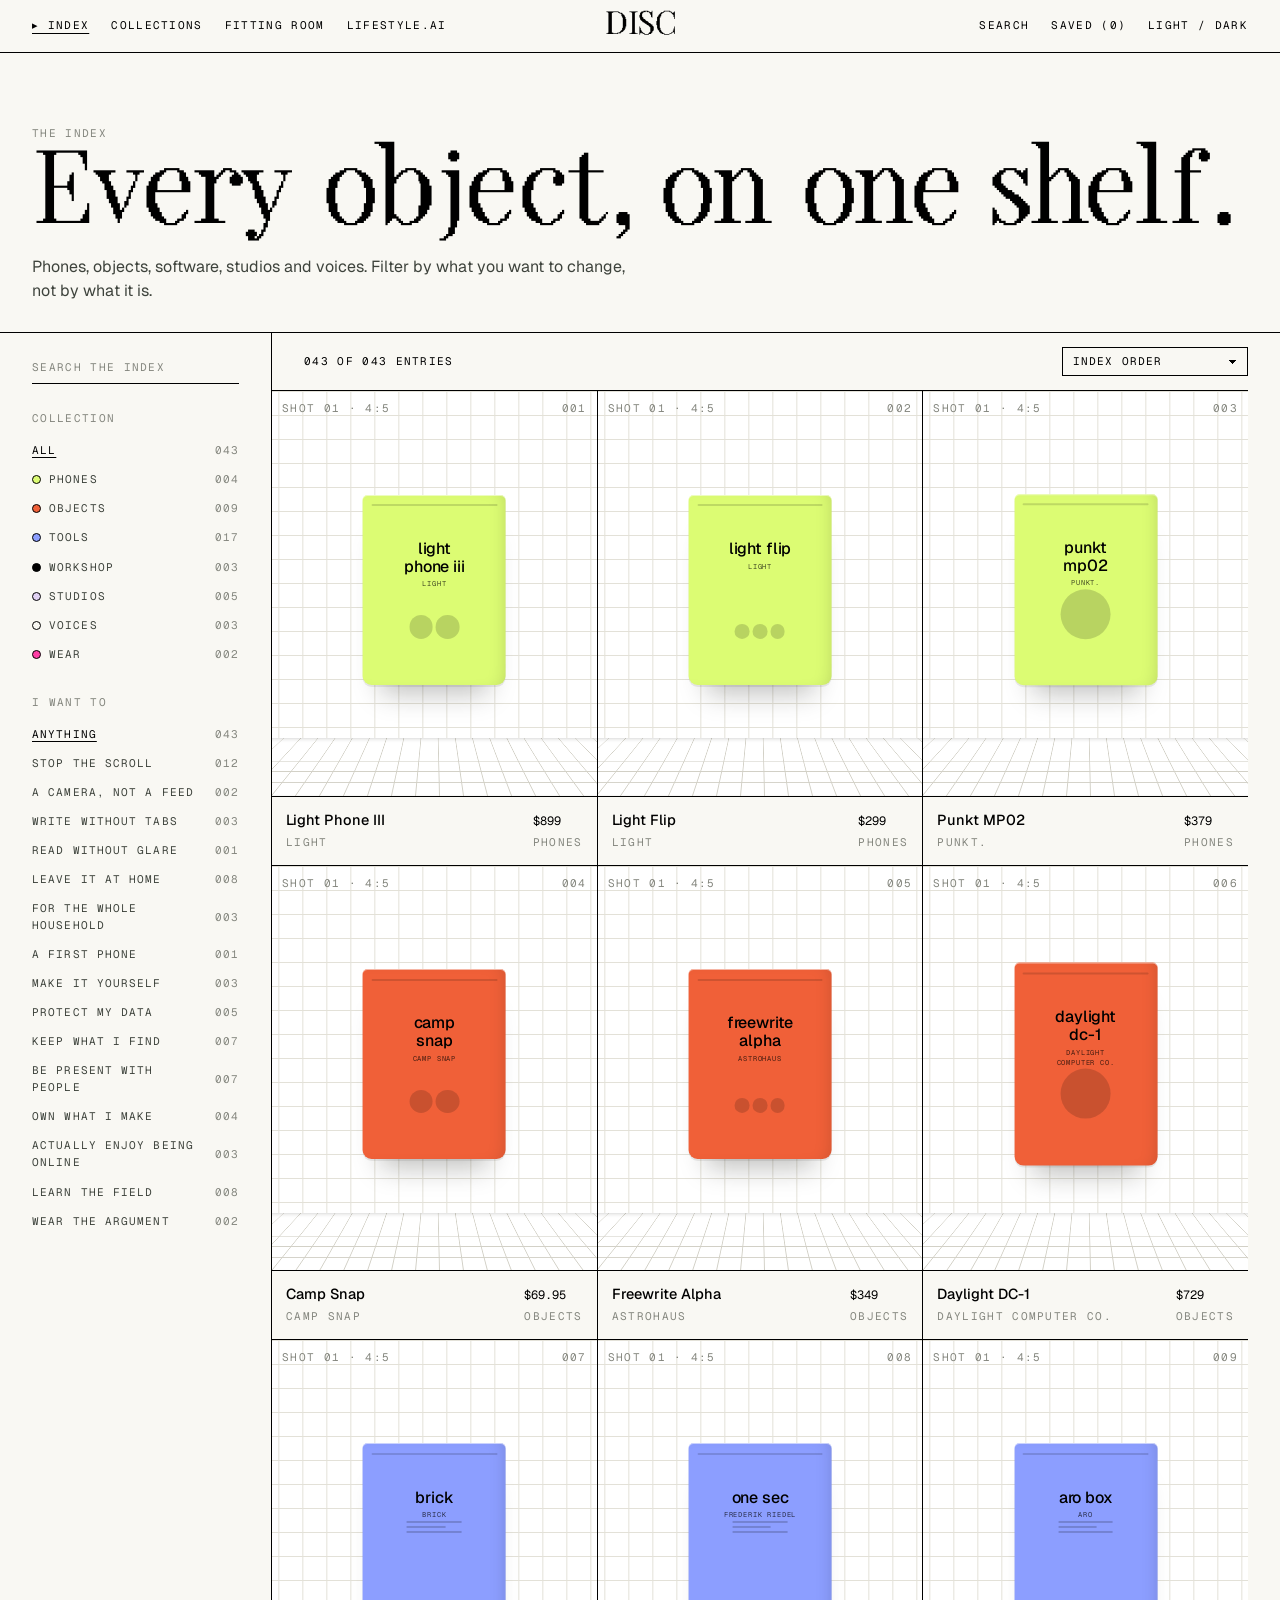
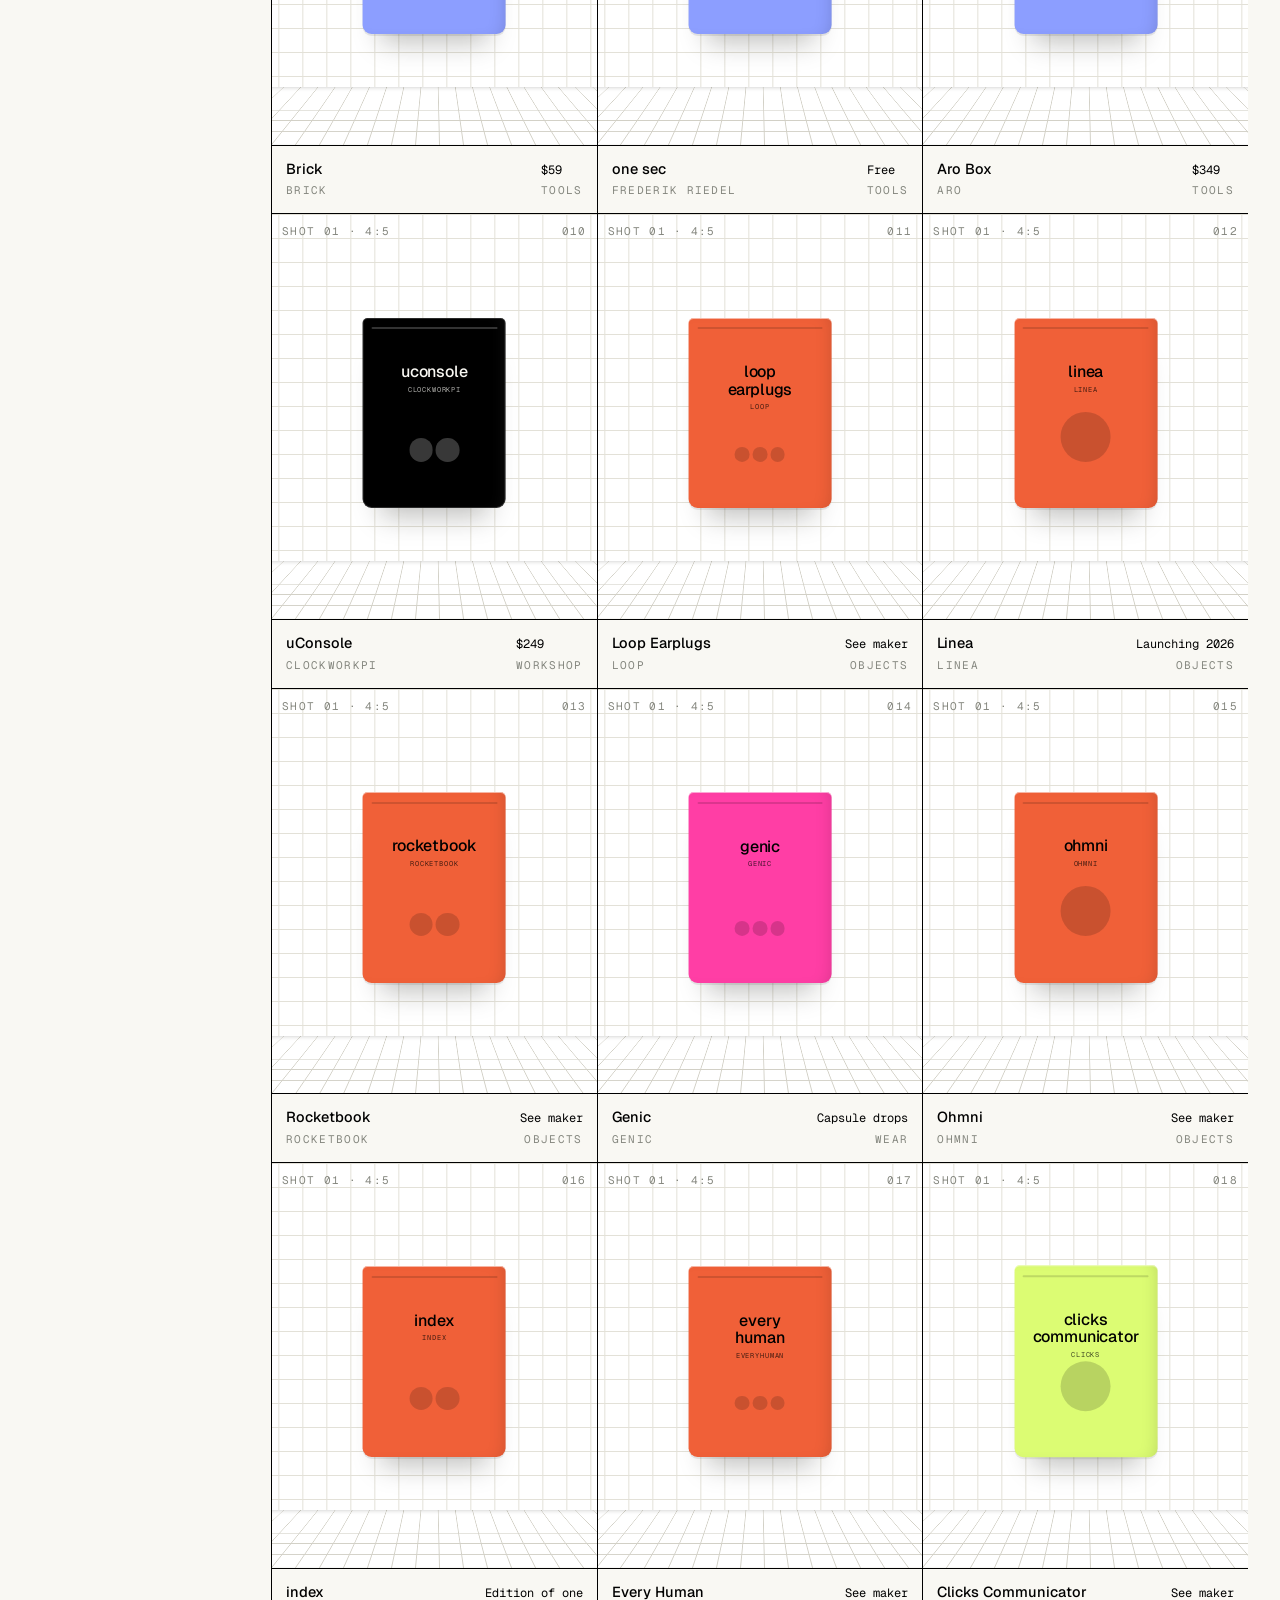
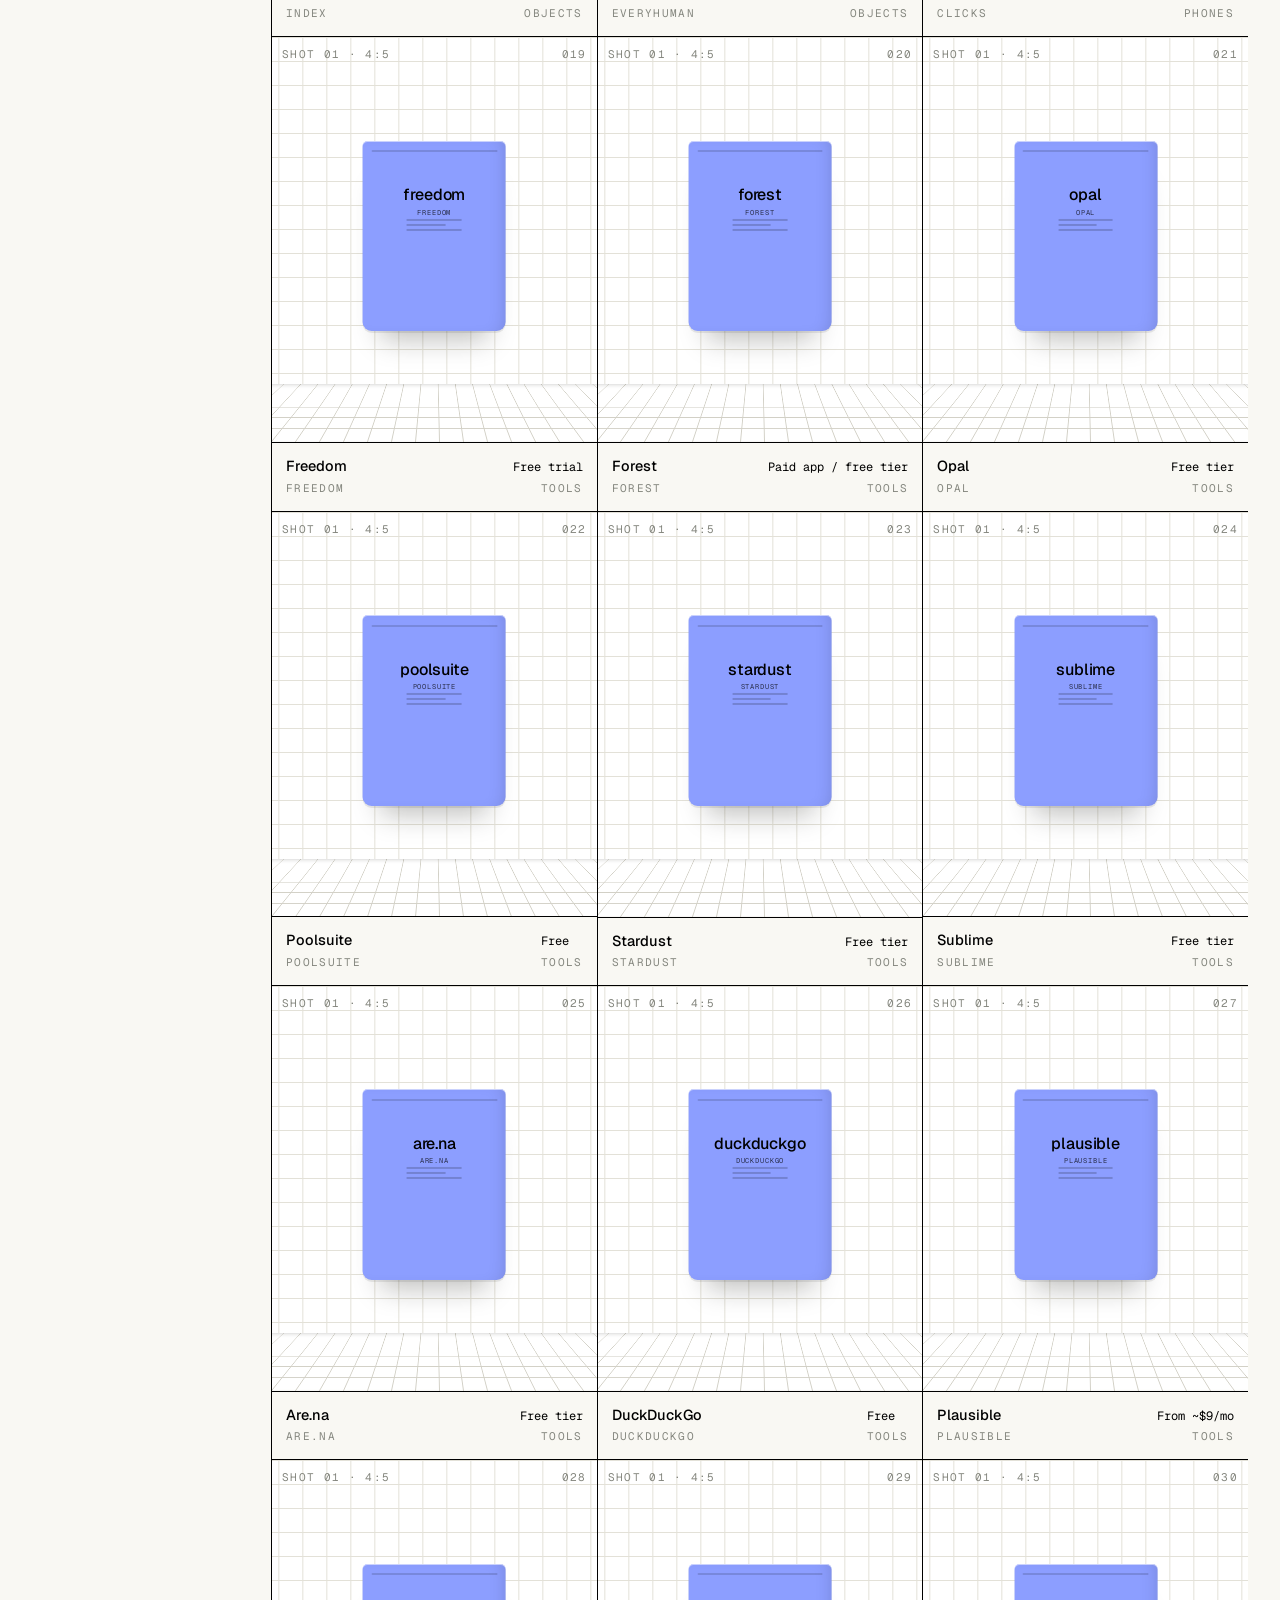
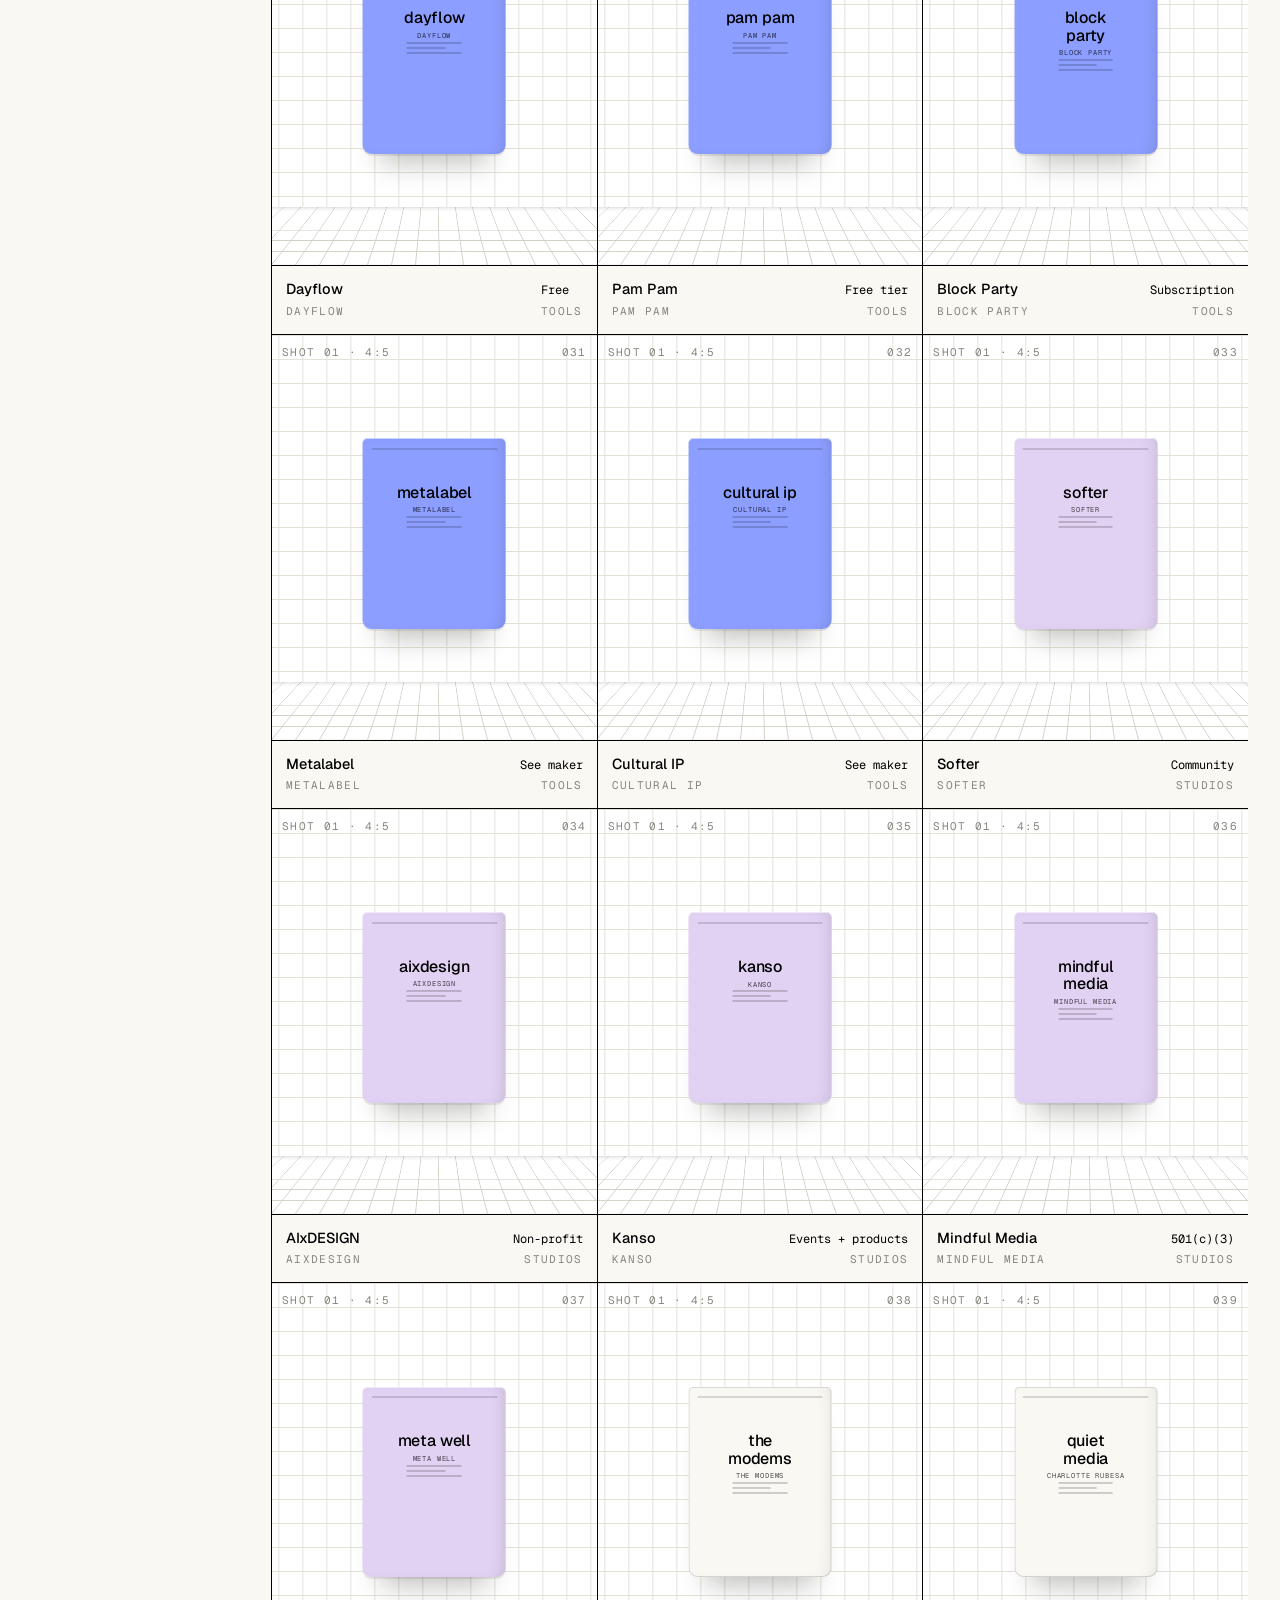
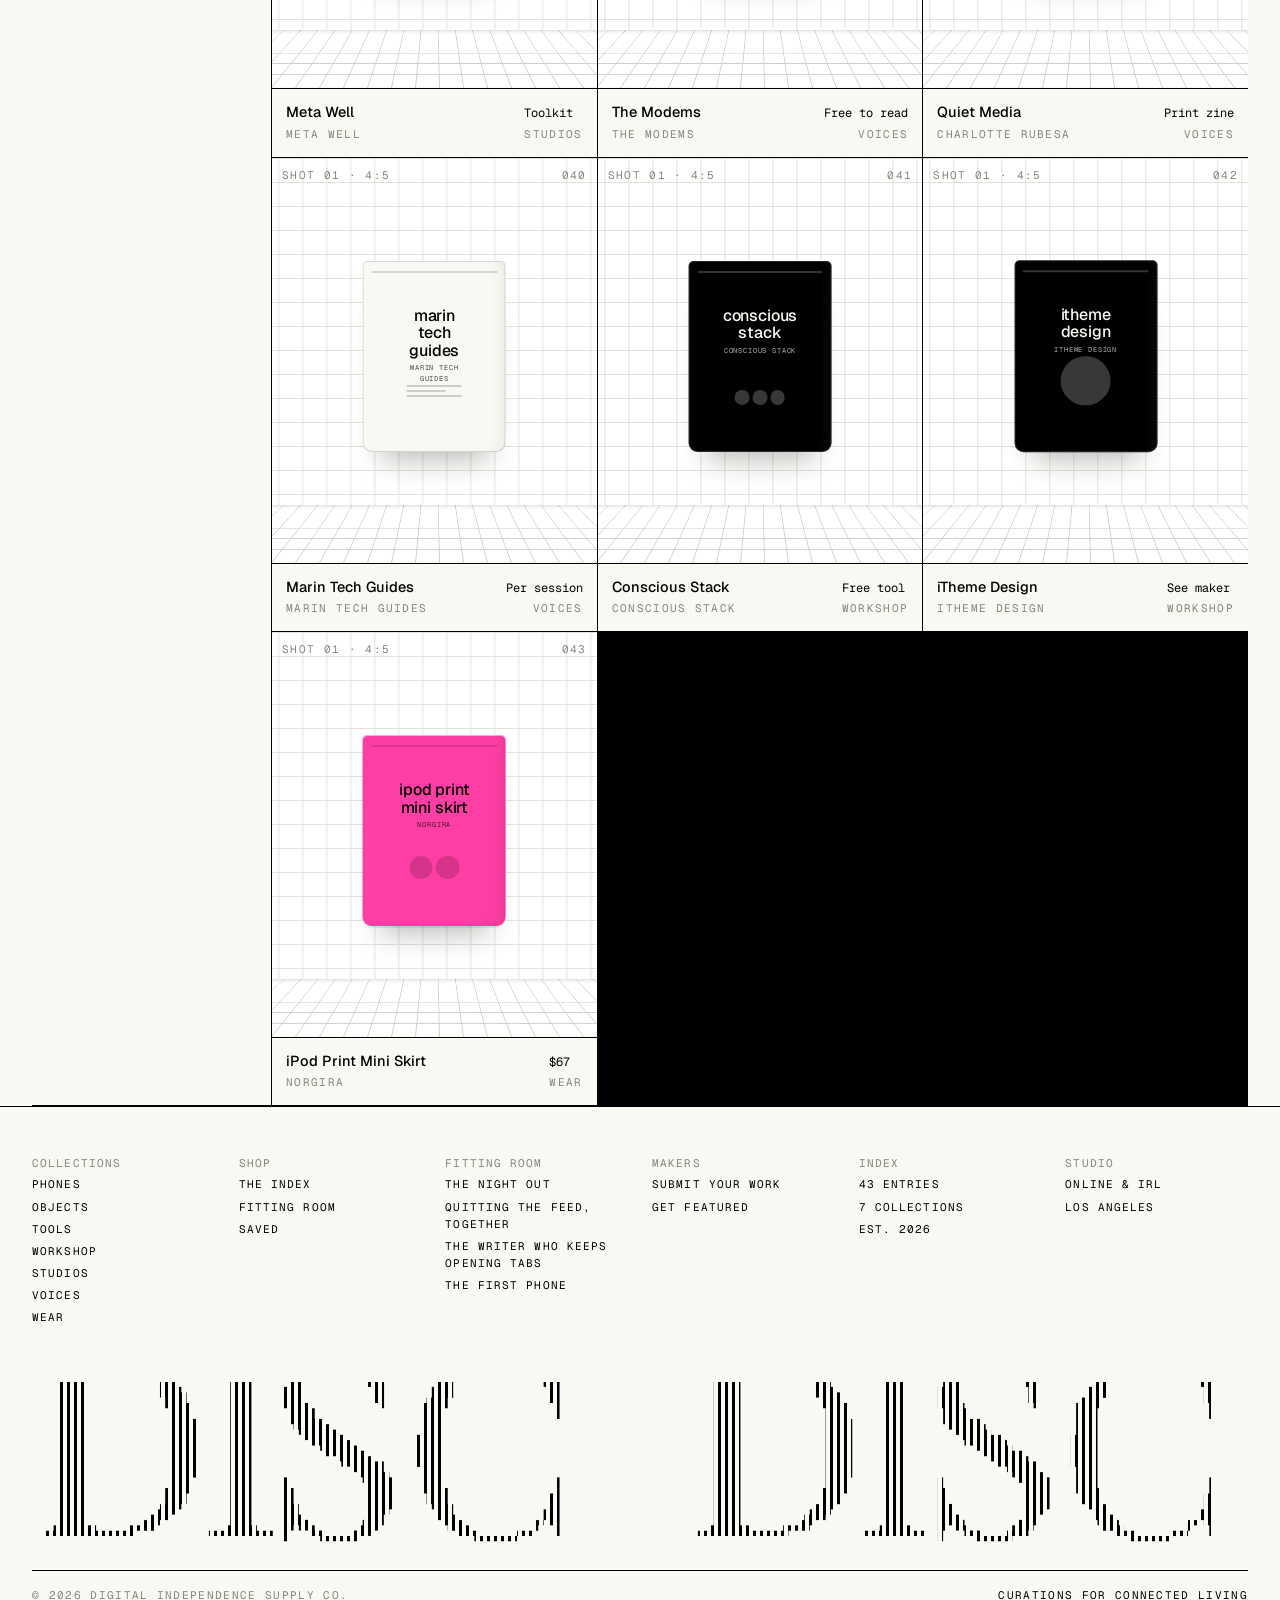
==== commit 8bd973d6: "Rename to Digital Independence Supply Co., add Lifestyle.AI and neon pink Wordmark is DISC, subtitle" ====
--- a/directory.html
+++ b/directory.html
@@ -3,8 +3,7 @@
 <head>
 <meta charset="UTF-8">
 <meta name="viewport" content="width=device-width, initial-scale=1.0">
-<meta name="robots" content="noindex">
-<title>The Index — Connected Living</title>
+<title>The Index — DISC</title>
 <meta name="description" content="Every phone, object, tool, studio and voice in the Connected Living, filtered by what you want to change.">
 <link rel="preconnect" href="https://fonts.googleapis.com">
 <link rel="preconnect" href="https://fonts.gstatic.com" crossorigin>
--- a/css/system.css
+++ b/css/system.css
@@ -509,3 +509,48 @@
 
 .setups.two { grid-template-columns: repeat(2, minmax(0, 1fr)); }
 @media (max-width: 620px) { .setups.two { grid-template-columns: 1fr; } }
+
+/* a collection alone in the last row runs full width instead of leaving a gap */
+.coll.wide { grid-column: 1 / -1; flex-direction: row; align-items: stretch; }
+.coll.wide .plate { width: 38%; aspect-ratio: auto; border-bottom: 0; border-right: 1px solid var(--edge); }
+.coll.wide .plate .pouch { width: 22%; }
+.coll.wide .coll-cap { flex: 1; align-items: center; padding: 26px 24px; }
+@media (max-width: 980px) { .coll.wide { flex-direction: column; } .coll.wide .plate { width: 100%; aspect-ratio: 5 / 4; border-right: 0; border-bottom: 1px solid var(--edge); } .coll.wide .coll-cap { align-items: end; padding: 14px 16px 16px; } }
+
+/* neon pink — Wear's colour, and the Lifestyle.AI accent */
+:root { --pink: #FF3EA5; }
+
+/* ---------- Lifestyle.AI ---------- */
+.lifestyle { --accent: var(--pink); }
+.quiz { max-width: 880px; margin: 0 auto; border: 1px solid var(--edge); background: var(--paper); }
+.quiz-top { display: flex; justify-content: space-between; align-items: center; gap: 14px; padding: 12px 18px; border-bottom: 1px solid var(--edge); }
+.progress { height: 3px; background: var(--line); }
+.progress i { display: block; height: 100%; background: var(--accent); transition: width .45s var(--ease); }
+.quiz-body { padding: clamp(28px, 4vw, 44px) clamp(20px, 3vw, 34px) 30px; }
+.quiz-q { font-family: var(--display); font-weight: normal; font-size: clamp(32px, 4.4vw, 54px); line-height: .95; margin: 12px 0 26px; text-wrap: balance; }
+.opts { display: grid; gap: 1px; background: var(--edge); border: 1px solid var(--edge); }
+.opt { background: var(--paper); padding: 15px 18px; display: flex; gap: 16px; align-items: center; text-align: left; width: 100%; transition: background .18s var(--ease); }
+.opt:hover, .opt:focus-visible { background: var(--ground); }
+.opt .key { font-family: var(--mono); font-size: 11px; letter-spacing: .1em; color: var(--ink-3); width: 20px; flex-shrink: 0; }
+.opt:hover .key { color: var(--accent); }
+.opt .lbl { font-size: 16px; }
+.quiz-foot { display: flex; justify-content: space-between; align-items: center; gap: 14px; padding: 14px 18px; border-top: 1px solid var(--edge); }
+.autos { display: grid; grid-template-columns: repeat(3, minmax(0, 1fr)); gap: 1px; background: var(--edge); border: 1px solid var(--edge); margin-top: 24px; }
+.auto { background: var(--ground); padding: 18px 20px 20px; display: flex; flex-direction: column; gap: 9px; }
+.auto .n { font-family: var(--mono); font-size: 11px; letter-spacing: .12em; color: var(--accent); }
+.auto .t { font-weight: 500; font-size: 17px; line-height: 1.2; }
+.auto p { color: var(--ink-2); font-size: 14px; line-height: 1.5; flex: 1; }
+.auto .m { display: flex; justify-content: space-between; margin-top: 6px; padding-top: 10px; border-top: 1px solid var(--line-2); }
+.intention { border-left: 3px solid var(--accent); padding-left: 22px; margin-top: 22px; }
+.audit { display: grid; margin-top: 22px; border-top: 1px solid var(--edge); }
+.audit div { display: flex; justify-content: space-between; gap: 18px; padding: 11px 0; border-bottom: 1px solid var(--line-2); }
+.audit dt { font-family: var(--mono); font-size: 11px; letter-spacing: .1em; text-transform: uppercase; color: var(--ink-3); }
+.audit dd { text-align: right; font-size: 15px; }
+@media (max-width: 720px) { .autos { grid-template-columns: 1fr; } }
+@media print { .topbar, .foot, .quiz-foot, .marquee, .btn { display: none !important; } }
+
+.masthead { font-family: var(--display); font-weight: normal; font-size: clamp(38px, 7.4vw, 104px); line-height: .92; letter-spacing: -0.015em; position: relative; }
+.setups.two > :only-child { grid-column: 1 / -1; }
+
+/* the page label belongs above the headline, not beside it */
+.page-head .wrap > .ui { display: block; }
